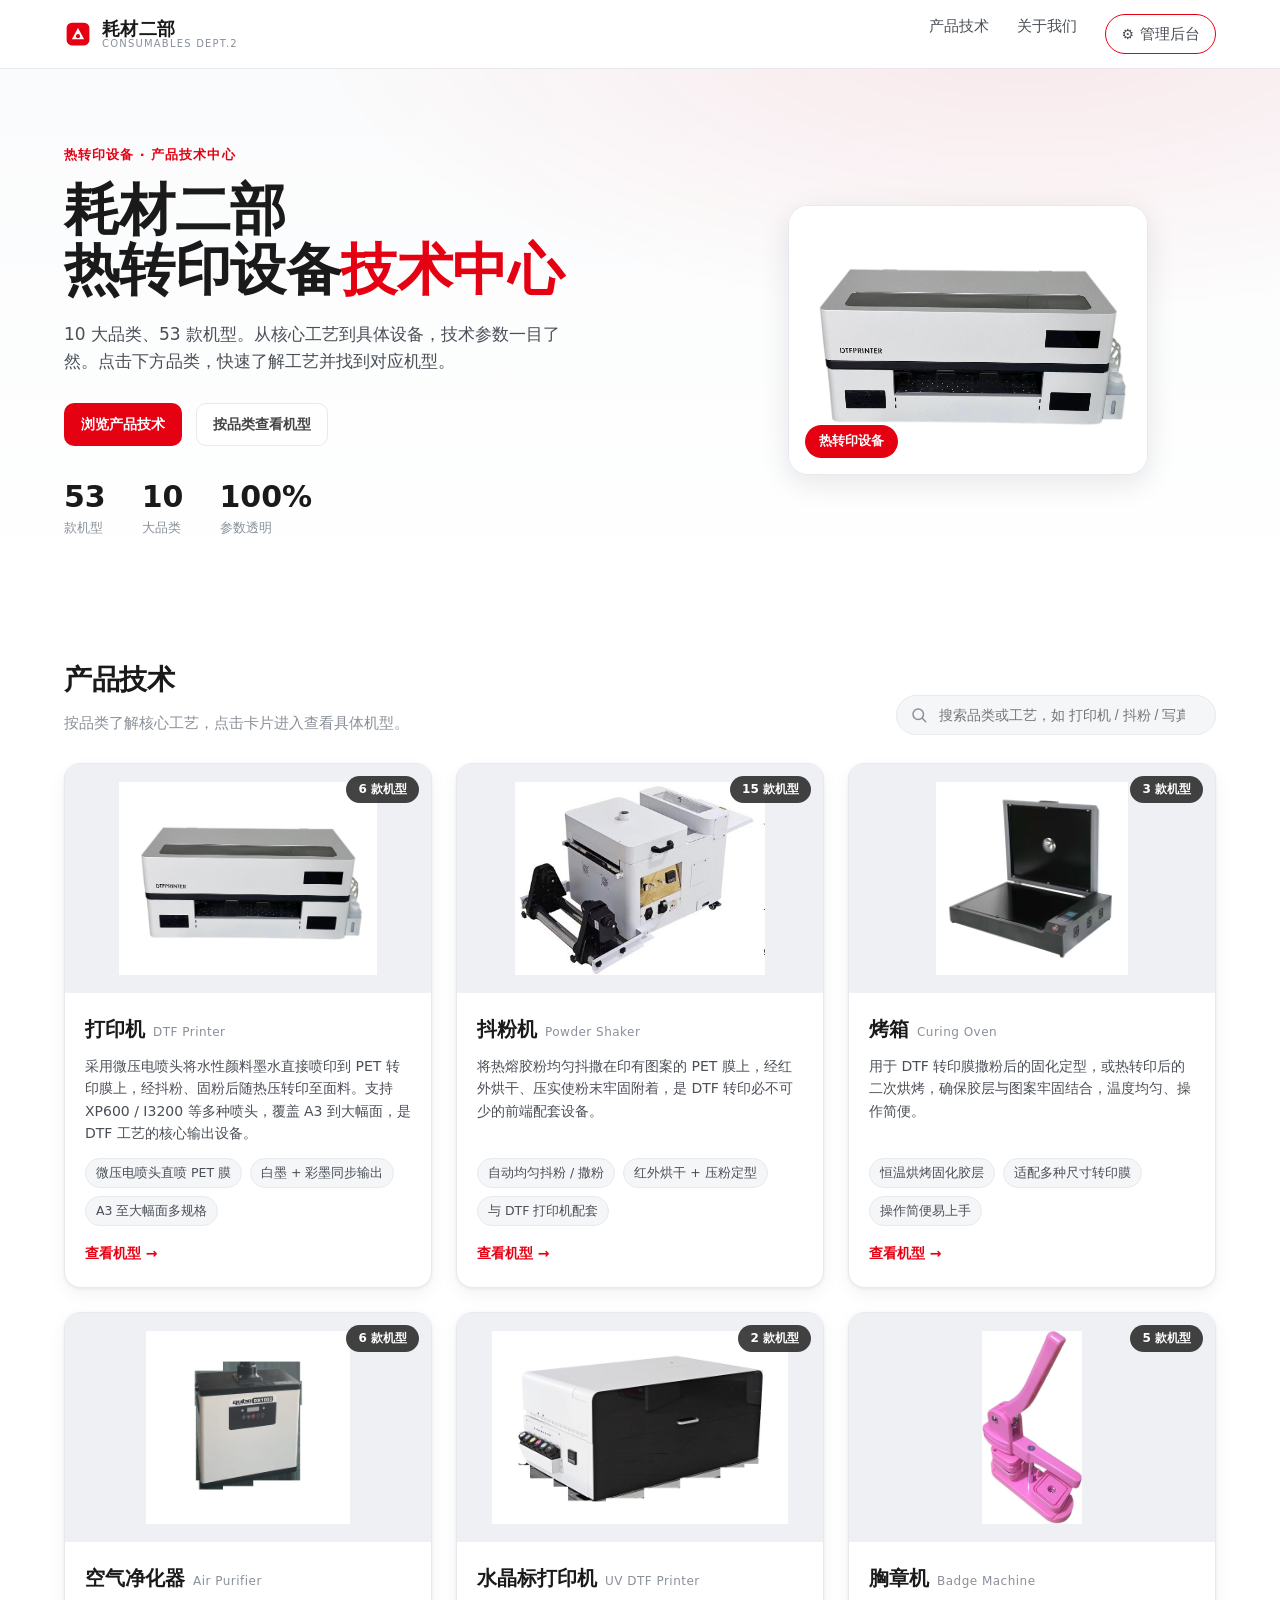
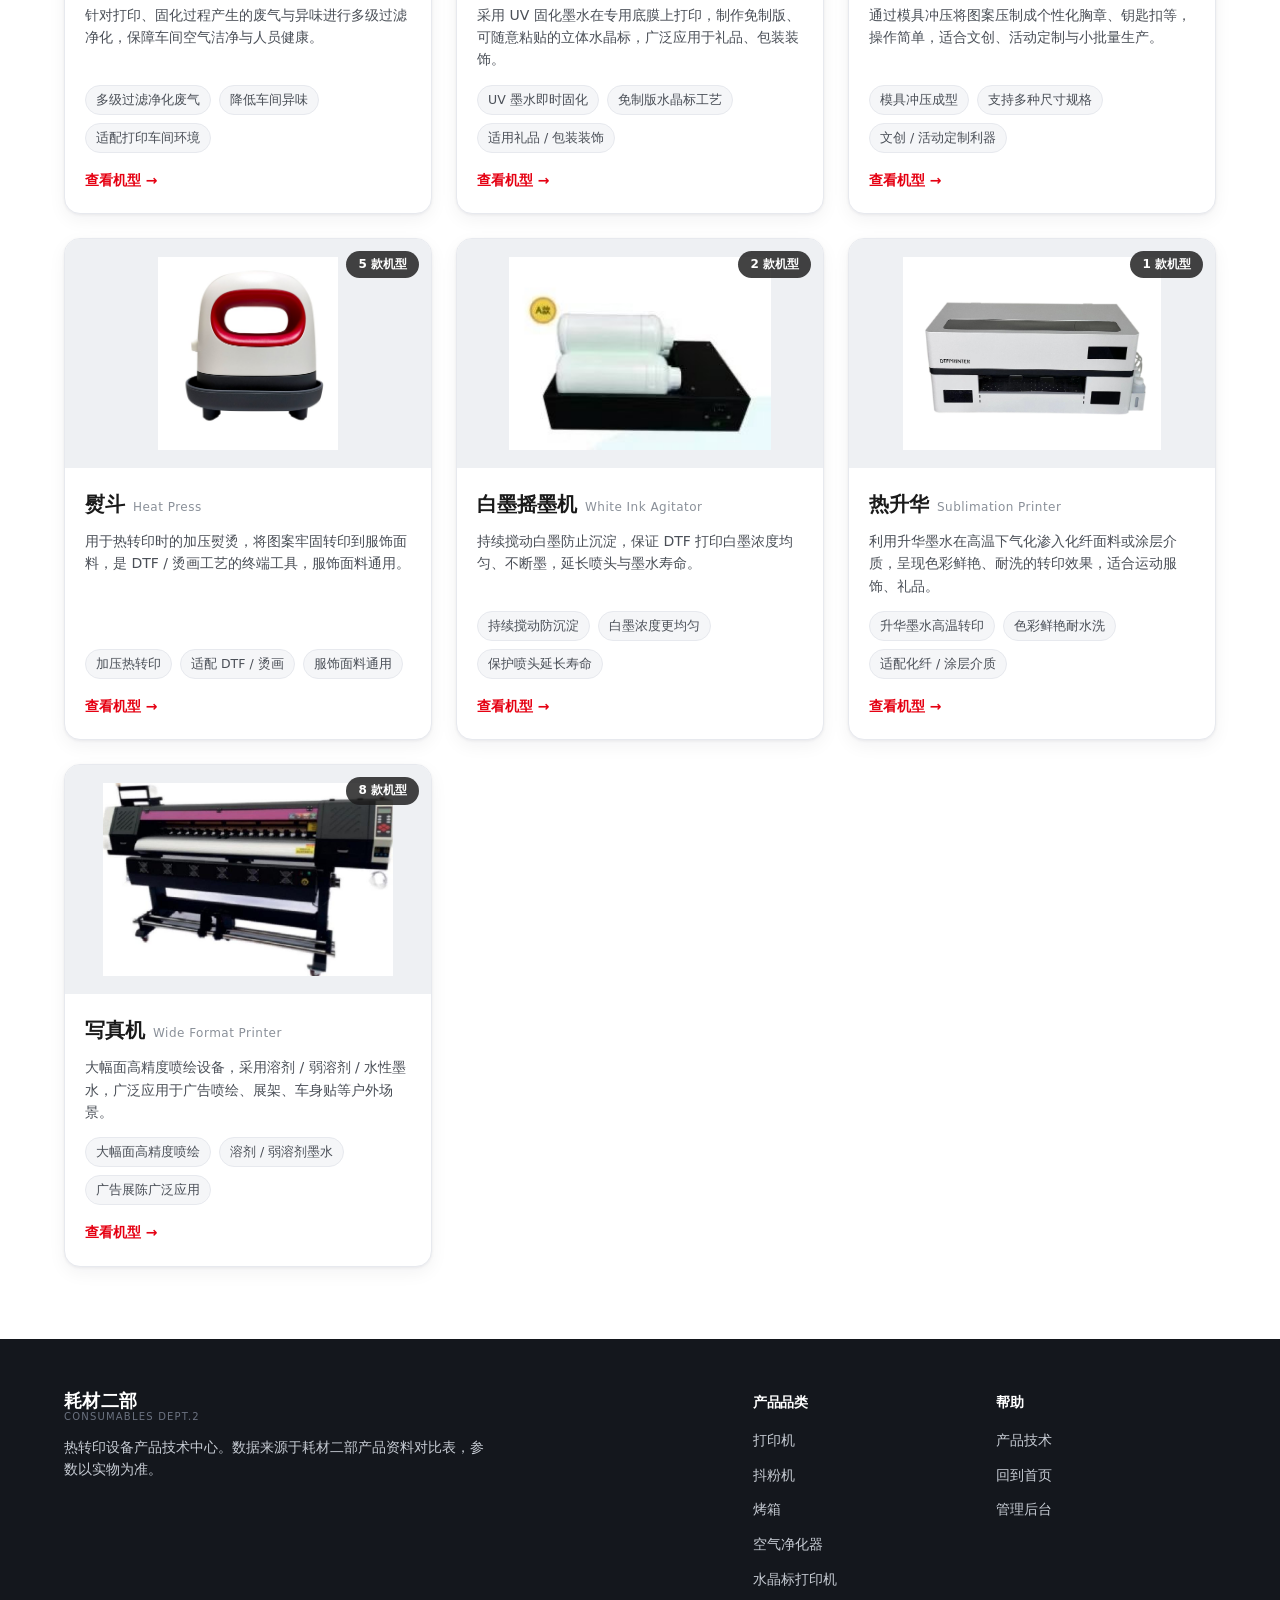
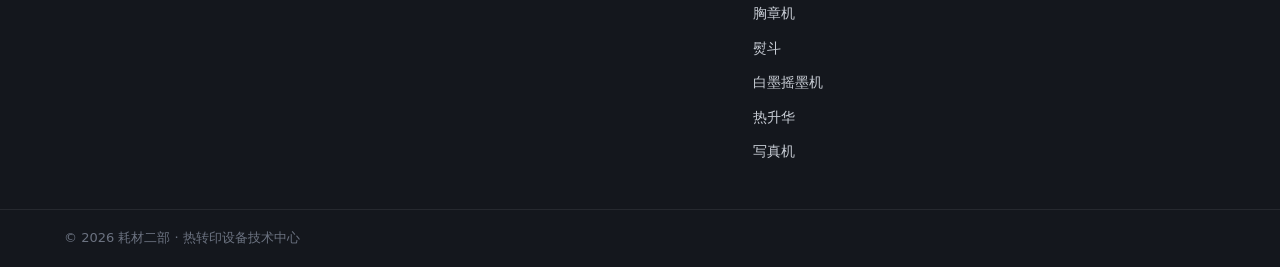
==== index.html @ 0a6e2bdc "Deploy 耗材二部官网" ====
<!DOCTYPE html>
<html lang="zh-CN">
<head>
<meta charset="UTF-8" />
<meta name="viewport" content="width=device-width, initial-scale=1.0" />
<title>耗材二部官网 · 热转印设备技术中心</title>
<meta name="description" content="耗材二部官网 —— 热转印设备产品技术中心。打印机、抖粉机、烤箱、写真机等 10 大品类核心工艺与具体机型，技术参数一目了然。" />
<link rel="stylesheet" href="css/style.css" />
</head>
<body>

<!-- ===== Header ===== -->
<header class="site-header" id="siteHeader">
  <div class="container header-inner">
    <a href="index.html" class="brand" aria-label="耗材二部官网首页">
      <span class="brand-mark" aria-hidden="true">
        <svg viewBox="0 0 32 32" width="28" height="28">
          <rect x="3" y="3" width="26" height="26" rx="6" fill="#E50012"/>
          <path d="M9 22 L16 9 L23 22 Z" fill="#fff"/>
          <circle cx="16" cy="18.5" r="2.4" fill="#E50012"/>
        </svg>
      </span>
      <span class="brand-text">
        <strong>耗材二部</strong><span class="brand-en">CONSUMABLES DEPT.2</span>
      </span>
    </a>

    <nav class="top-nav" aria-label="主导航">
      <a href="#tech">产品技术</a>
      <a href="#footer">关于我们</a>
      <a href="admin.html" class="nav-admin">管理后台</a>
    </nav>

    <button class="menu-toggle" id="menuToggle" aria-label="菜单">
      <span></span><span></span><span></span>
    </button>
  </div>
</header>

<main id="top">

  <!-- ===== Hero ===== -->
  <section class="hero">
    <div class="hero-bg" aria-hidden="true"></div>
    <div class="container hero-inner">
      <div class="hero-copy">
        <span class="eyebrow">热转印设备 · 产品技术中心</span>
        <h1>耗材二部<br/>热转印设备<span class="hl">技术中心</span></h1>
        <p class="hero-sub">10 大品类、53 款机型。从核心工艺到具体设备，技术参数一目了然。点击下方品类，快速了解工艺并找到对应机型。</p>
        <div class="hero-cta">
          <a href="#tech" class="btn btn-primary">浏览产品技术</a>
          <a href="#tech" class="btn btn-ghost">按品类查看机型</a>
        </div>
        <ul class="hero-stats">
          <li><b id="statProducts">53</b><span>款机型</span></li>
          <li><b id="statCats">10</b><span>大品类</span></li>
          <li><b>100%</b><span>参数透明</span></li>
        </ul>
      </div>
      <div class="hero-visual" aria-hidden="true">
        <div class="hero-card">
          <img id="heroImg" src="" alt="" loading="lazy" />
          <div class="hero-card-tag">热转印设备</div>
        </div>
      </div>
    </div>
  </section>

  <!-- ===== Product Technology ===== -->
  <section class="tech-section" id="tech">
    <div class="container">
      <div class="section-head">
        <div>
          <h2 class="section-title">产品技术</h2>
          <p class="section-sub">按品类了解核心工艺，点击卡片进入查看具体机型。</p>
        </div>
        <div class="tech-search">
          <svg class="search-ico" viewBox="0 0 24 24" width="18" height="18" aria-hidden="true"><path d="M21 21l-4.3-4.3M11 18a7 7 0 1 0 0-14 7 7 0 0 0 0 14z" fill="none" stroke="currentColor" stroke-width="2" stroke-linecap="round"/></svg>
          <input id="catSearch" type="search" placeholder="搜索品类或工艺，如 打印机 / 抖粉 / 写真" autocomplete="off" />
        </div>
      </div>

      <div class="cat-grid" id="categoryGrid"></div>

      <div class="empty-state" id="catEmpty" hidden>
        <div class="empty-ico">🔍</div>
        <p>没有找到匹配的品类</p>
        <button class="btn btn-ghost" id="catReset">清除搜索</button>
      </div>
    </div>
  </section>

</main>

<!-- ===== Footer ===== -->
<footer class="site-footer" id="footer">
  <div class="container footer-inner">
    <div class="footer-brand">
      <span class="brand-text"><strong>耗材二部</strong><span class="brand-en">CONSUMABLES DEPT.2</span></span>
      <p>热转印设备产品技术中心。数据来源于耗材二部产品资料对比表，参数以实物为准。</p>
    </div>
    <div class="footer-cols">
      <div>
        <h4>产品品类</h4>
        <ul id="footerCats"></ul>
      </div>
      <div>
        <h4>帮助</h4>
        <ul>
          <li><a href="#tech">产品技术</a></li>
          <li><a href="index.html">回到首页</a></li>
          <li><a href="admin.html">管理后台</a></li>
        </ul>
      </div>
    </div>
  </div>
  <div class="footer-bottom">
    <div class="container">© <span id="year"></span> 耗材二部 · 热转印设备技术中心</div>
  </div>
</footer>

<script src="data/data.js"></script>
<script src="js/app.js"></script>
</body>
</html>
---- css/style.css ----
:root {
  --red: #e50012;
  --red-dark: #b8000e;
  --ink: #1a1a1a;
  --ink-2: #4a4f57;
  --muted: #8a9099;
  --line: #e7e9ee;
  --bg: #ffffff;
  --bg-soft: #f5f6f8;
  --bg-soft-2: #eef0f3;
  --radius: 16px;
  --radius-sm: 10px;
  --shadow-sm: 0 1px 3px rgba(20, 24, 33, 0.06), 0 6px 18px rgba(20, 24, 33, 0.05);
  --shadow-md: 0 8px 30px rgba(20, 24, 33, 0.1);
  --maxw: 1200px;
  --font: "Segoe UI", "PingFang SC", "Hiragino Sans GB", "Microsoft YaHei", system-ui, -apple-system, sans-serif;
}

* { box-sizing: border-box; }
html { scroll-behavior: smooth; }
body {
  margin: 0;
  font-family: var(--font);
  color: var(--ink);
  background: var(--bg);
  line-height: 1.6;
  -webkit-font-smoothing: antialiased;
}
body.no-scroll { overflow: hidden; }
img { max-width: 100%; display: block; }
a { color: inherit; text-decoration: none; }
h1, h2, h3, h4 { margin: 0; font-weight: 700; letter-spacing: -0.01em; }
.container { width: 100%; max-width: var(--maxw); margin: 0 auto; padding: 0 24px; }
.btn {
  display: inline-flex; align-items: center; justify-content: center; gap: 8px;
  padding: 12px 24px; border-radius: 999px; border: 1px solid transparent;
  font-size: 15px; font-weight: 600; cursor: pointer; transition: all 0.2s ease;
}
.btn-sm { padding: 9px 18px; font-size: 14px; }
.btn-primary { background: var(--red); color: #fff; }
.btn-primary:hover { background: var(--red-dark); transform: translateY(-1px); box-shadow: 0 8px 20px rgba(229, 0, 18, 0.25); }
.btn-ghost { background: transparent; border-color: var(--line); color: var(--ink); }
.btn-ghost:hover { border-color: var(--ink); }

/* ===== Header ===== */
.site-header {
  position: sticky; top: 0; z-index: 50;
  background: rgba(255, 255, 255, 0.85);
  backdrop-filter: saturate(180%) blur(12px);
  border-bottom: 1px solid var(--line);
}
.header-inner { display: flex; align-items: center; justify-content: space-between; height: 68px; }
.brand { display: flex; align-items: center; gap: 10px; }
.brand-mark { display: inline-flex; }
.brand-text { display: flex; flex-direction: column; line-height: 1.1; }
.brand-text strong { font-size: 18px; letter-spacing: 0.02em; }
.brand-en { font-size: 10px; color: var(--muted); letter-spacing: 0.12em; }
.top-nav { display: flex; gap: 28px; }
.top-nav a { font-size: 15px; color: var(--ink-2); font-weight: 500; transition: color 0.2s; }
.top-nav a:hover { color: var(--red); }
.nav-admin { display: inline-flex; align-items: center; gap: 6px; padding: 7px 15px; border: 1.5px solid var(--red); color: var(--red); border-radius: 999px; font-weight: 600; font-size: 14px; transition: .18s; }
.nav-admin::before { content: "⚙"; font-size: 14px; }
.nav-admin:hover { background: var(--red); color: #fff; }
.menu-toggle { display: none; flex-direction: column; gap: 5px; background: none; border: 0; cursor: pointer; padding: 8px; }
.menu-toggle span { width: 22px; height: 2px; background: var(--ink); border-radius: 2px; }

/* ===== Hero ===== */
.hero { position: relative; overflow: hidden; padding: 72px 0 64px; }
.hero-bg {
  position: absolute; inset: 0; z-index: 0;
  background: radial-gradient(1200px 500px at 80% -10%, rgba(229, 0, 18, 0.08), transparent 60%),
    linear-gradient(180deg, #fafbfc 0%, #fff 100%);
}
.hero-inner { position: relative; z-index: 1; display: grid; grid-template-columns: 1.1fr 0.9fr; gap: 48px; align-items: center; }
.eyebrow { display: inline-block; font-size: 13px; font-weight: 600; color: var(--red); letter-spacing: 0.08em; text-transform: uppercase; margin-bottom: 14px; }
.hero h1 { font-size: clamp(34px, 5vw, 56px); line-height: 1.08; }
.hero h1 .hl { color: var(--red); }
.hero-sub { margin: 20px 0 28px; font-size: 17px; color: var(--ink-2); max-width: 520px; }
.hero-cta { display: flex; gap: 14px; flex-wrap: wrap; }
.hero-stats { list-style: none; display: flex; gap: 36px; margin: 36px 0 0; padding: 0; }
.hero-stats li { display: flex; flex-direction: column; }
.hero-stats b { font-size: 30px; color: var(--ink); line-height: 1; }
.hero-stats span { font-size: 13px; color: var(--muted); margin-top: 6px; }
.hero-visual { display: flex; justify-content: center; }
.hero-card {
  position: relative; width: 100%; max-width: 360px; aspect-ratio: 4/3; border-radius: 20px;
  background: #fff; box-shadow: var(--shadow-md); overflow: hidden; border: 1px solid var(--line);
}
.hero-card img { width: 100%; height: 100%; object-fit: cover; }
.hero-card-tag {
  position: absolute; left: 16px; bottom: 16px; background: var(--red); color: #fff;
  padding: 6px 14px; border-radius: 999px; font-size: 13px; font-weight: 600;
}

/* ===== Section head ===== */
.section-head { display: flex; align-items: flex-end; justify-content: space-between; gap: 24px; margin-bottom: 28px; flex-wrap: wrap; }
.section-title { font-size: 28px; }
.section-sub { margin: 8px 0 0; color: var(--muted); font-size: 15px; }

/* ===== Tech search (home) ===== */
.tech-search { position: relative; display: flex; align-items: center; }
.tech-search .search-ico { position: absolute; left: 14px; color: var(--muted); }
.tech-search input {
  width: 320px; max-width: 60vw; padding: 11px 16px 11px 42px; border: 1px solid var(--line);
  border-radius: 999px; font-size: 14px; background: var(--bg-soft); outline: none; transition: border-color 0.2s, box-shadow 0.2s;
}
.tech-search input:focus { border-color: var(--red); box-shadow: 0 0 0 3px rgba(229, 0, 18, 0.1); background: #fff; }

/* ===== Category grid (home) ===== */
.tech-section { padding: 56px 0 72px; }
.cat-grid { display: grid; grid-template-columns: repeat(auto-fill, minmax(300px, 1fr)); gap: 24px; }
.cat-card {
  display: flex; flex-direction: column; background: #fff; border: 1px solid var(--line);
  border-radius: var(--radius); overflow: hidden; box-shadow: var(--shadow-sm); transition: transform 0.25s ease, box-shadow 0.25s ease, border-color 0.25s;
}
.cat-card:hover { transform: translateY(-4px); box-shadow: var(--shadow-md); border-color: #d9dce2; }
.cat-card-media { position: relative; aspect-ratio: 16/10; background: var(--bg-soft-2); overflow: hidden; }
.cat-card-media img { width: 100%; height: 100%; object-fit: contain; padding: 18px; transition: transform 0.4s ease; }
.cat-card:hover .cat-card-media img { transform: scale(1.04); }
.cat-card-noimg { display: flex; align-items: center; justify-content: center; height: 100%; color: var(--muted); font-weight: 600; }
.cat-card-count {
  position: absolute; right: 12px; top: 12px; background: rgba(26, 26, 26, 0.82); color: #fff;
  padding: 4px 12px; border-radius: 999px; font-size: 12px; font-weight: 600;
}
.cat-card-body { padding: 20px 20px 22px; display: flex; flex-direction: column; flex: 1; }
.cat-card-title { display: flex; align-items: baseline; gap: 8px; font-size: 20px; font-weight: 700; }
.cat-card-en { font-size: 12px; color: var(--muted); font-weight: 500; letter-spacing: 0.04em; }
.cat-card-tech { margin: 10px 0 14px; font-size: 14px; color: var(--ink-2); flex: 1; }
.cat-card-points { list-style: none; margin: 0 0 16px; padding: 0; display: flex; flex-wrap: wrap; gap: 8px; }
.cat-card-points li { font-size: 12.5px; color: var(--ink-2); background: var(--bg-soft); border: 1px solid var(--line); padding: 4px 10px; border-radius: 999px; }
.cat-card-link { color: var(--red); font-weight: 600; font-size: 14px; }

/* ===== Breadcrumb ===== */
.breadcrumb { background: var(--bg-soft); border-bottom: 1px solid var(--line); padding: 14px 0; font-size: 14px; color: var(--muted); }
.breadcrumb a { color: var(--ink-2); }
.breadcrumb a:hover { color: var(--red); }
.breadcrumb .sep { margin: 0 8px; }

/* ===== Category hero ===== */
.cat-hero { padding: 48px 0; background: linear-gradient(180deg, #fafbfc, #fff); border-bottom: 1px solid var(--line); }
.cat-hero-inner { display: grid; grid-template-columns: 0.85fr 1.15fr; gap: 40px; align-items: center; }
.cat-hero-visual { background: var(--bg-soft-2); border-radius: var(--radius); aspect-ratio: 4/3; display: flex; align-items: center; justify-content: center; overflow: hidden; border: 1px solid var(--line); }
.cat-hero-visual img { width: 100%; height: 100%; object-fit: contain; padding: 28px; }
.cat-hero-copy .eyebrow { margin-bottom: 10px; }
.cat-hero-copy h1 { font-size: clamp(30px, 4vw, 44px); }
.cat-hero-tech { margin: 16px 0 18px; font-size: 16px; color: var(--ink-2); }
.cat-hero-points { list-style: none; margin: 0 0 22px; padding: 0; display: flex; flex-wrap: wrap; gap: 10px; }
.cat-hero-points li { font-size: 13.5px; font-weight: 500; color: var(--ink); background: #fff; border: 1px solid var(--line); padding: 7px 14px; border-radius: 999px; box-shadow: var(--shadow-sm); }
.cat-hero-meta { display: flex; align-items: center; gap: 14px; flex-wrap: wrap; }
.pill { background: var(--red); color: #fff; padding: 6px 16px; border-radius: 999px; font-size: 13px; font-weight: 600; }

/* ===== Models section ===== */
.models-section { padding: 48px 0 72px; }
.product-grid { display: grid; grid-template-columns: repeat(auto-fill, minmax(260px, 1fr)); gap: 22px; }
.card {
  background: #fff; border: 1px solid var(--line); border-radius: var(--radius); overflow: hidden;
  box-shadow: var(--shadow-sm); cursor: pointer; transition: transform 0.25s ease, box-shadow 0.25s ease, border-color 0.25s; display: flex; flex-direction: column;
}
.card:hover { transform: translateY(-4px); box-shadow: var(--shadow-md); border-color: #d9dce2; }
.card-media { position: relative; aspect-ratio: 4/3; background: var(--bg-soft-2); display: flex; align-items: center; justify-content: center; overflow: hidden; }
.card-media img { width: 100%; height: 100%; object-fit: contain; padding: 18px; transition: transform 0.4s ease; }
.card:hover .card-media img { transform: scale(1.05); }
.card-noimg { color: var(--muted); font-weight: 600; }
.card-compare {
  position: absolute; right: 12px; bottom: 12px; background: rgba(255, 255, 255, 0.95); border: 1px solid var(--line);
  color: var(--ink); padding: 6px 12px; border-radius: 999px; font-size: 12.5px; font-weight: 600; cursor: pointer; transition: all 0.2s; box-shadow: var(--shadow-sm);
}
.card-compare:hover { border-color: var(--red); color: var(--red); }
.card-compare.on { background: var(--red); color: #fff; border-color: var(--red); }
.card-body { padding: 16px 18px 18px; display: flex; flex-direction: column; gap: 6px; flex: 1; }
.card-cat { font-size: 12px; color: var(--red); font-weight: 600; letter-spacing: 0.02em; }
.card-model { font-size: 17px; line-height: 1.3; }
.card-feat { font-size: 13px; color: var(--muted); margin: 0; display: -webkit-box; -webkit-line-clamp: 2; -webkit-box-orient: vertical; overflow: hidden; }
.card-specs { margin-top: 10px; display: flex; flex-direction: column; gap: 6px; border-top: 1px dashed var(--line); padding-top: 12px; }
.card-specs .spec { display: flex; justify-content: space-between; gap: 10px; font-size: 13px; }
.card-specs .spec span { color: var(--muted); }
.card-specs .spec b { color: var(--ink); font-weight: 600; text-align: right; }

/* ===== Empty state ===== */
.empty-state { text-align: center; padding: 60px 0; color: var(--muted); }
.empty-ico { font-size: 40px; margin-bottom: 12px; }
.empty-state p { margin: 0 0 16px; }

/* ===== Compare tray ===== */
.compare-tray { position: fixed; left: 0; right: 0; bottom: 0; z-index: 60; background: #fff; border-top: 1px solid var(--line); box-shadow: 0 -8px 30px rgba(20, 24, 33, 0.12); }
.compare-tray-inner { display: flex; align-items: center; justify-content: space-between; gap: 16px; padding: 14px 24px; }
.compare-slots { display: flex; gap: 12px; flex: 1; overflow-x: auto; }
.slot { position: relative; display: flex; align-items: center; gap: 8px; background: var(--bg-soft); border: 1px solid var(--line); border-radius: var(--radius-sm); padding: 8px 28px 8px 10px; font-size: 13px; font-weight: 600; white-space: nowrap; }
.slot img { width: 34px; height: 34px; object-fit: contain; border-radius: 6px; background: #fff; }
.slot-x { position: absolute; right: 6px; top: 4px; border: 0; background: none; cursor: pointer; font-size: 16px; color: var(--muted); line-height: 1; }
.slot-x:hover { color: var(--red); }
.compare-actions { display: flex; gap: 10px; flex-shrink: 0; }

/* ===== Modal ===== */
.modal { position: fixed; inset: 0; z-index: 100; display: flex; align-items: center; justify-content: center; padding: 24px; }
.modal[hidden] { display: none; }
.modal-backdrop { position: absolute; inset: 0; background: rgba(20, 24, 33, 0.5); backdrop-filter: blur(2px); }
.modal-card { position: relative; background: #fff; border-radius: var(--radius); box-shadow: var(--shadow-md); max-width: 920px; width: 100%; max-height: 88vh; overflow: auto; animation: pop 0.25s ease; }
@keyframes pop { from { transform: translateY(12px) scale(0.98); opacity: 0; } to { transform: none; opacity: 1; } }
.modal-close { position: absolute; right: 14px; top: 12px; z-index: 2; width: 36px; height: 36px; border: 0; border-radius: 50%; background: var(--bg-soft); color: var(--ink-2); font-size: 22px; cursor: pointer; line-height: 1; transition: background 0.2s; }
.modal-close:hover { background: var(--line); }

/* detail */
.modal-detail .detail-body { display: grid; grid-template-columns: 1fr 1fr; gap: 0; }
.detail-media { background: var(--bg-soft-2); display: flex; align-items: center; justify-content: center; padding: 36px; }
.detail-media img { max-height: 420px; object-fit: contain; }
.detail-noimg { color: var(--muted); font-weight: 600; }
.detail-info { padding: 32px 34px; }
.detail-cat { font-size: 13px; color: var(--red); font-weight: 600; }
.detail-info h2 { font-size: 26px; margin: 8px 0 16px; }
.detail-feature { font-size: 14px; color: var(--ink-2); margin-bottom: 20px; }
.detail-feature p { margin: 0 0 6px; }
.detail-h { font-size: 15px; margin-bottom: 10px; }
.detail-table { width: 100%; border-collapse: collapse; font-size: 14px; }
.detail-table th, .detail-table td { text-align: left; padding: 10px 12px; border-bottom: 1px solid var(--line); vertical-align: top; }
.detail-table th { color: var(--muted); font-weight: 500; width: 42%; white-space: pre-line; }
.detail-table td { color: var(--ink); font-weight: 500; white-space: pre-line; }

/* compare */
.modal-compare .compare-body { padding: 30px 28px; }
.compare-body h2 { font-size: 22px; margin-bottom: 18px; }
.compare-scroll { overflow-x: auto; }
.compare-table { width: 100%; border-collapse: collapse; font-size: 13.5px; min-width: 480px; }
.compare-table th, .compare-table td { padding: 12px 14px; border-bottom: 1px solid var(--line); text-align: left; vertical-align: top; white-space: pre-line; }
.compare-table thead th { background: var(--bg-soft); position: sticky; top: 0; }
.compare-table thead th:first-child { width: 38%; color: var(--muted); font-weight: 500; }
.compare-table thead th:not(:first-child) { text-align: center; }
.compare-table thead th img { width: 48px; height: 48px; object-fit: contain; margin: 0 auto 6px; background: #fff; border-radius: 8px; padding: 4px; }
.compare-table thead th span { display: block; font-size: 14px; font-weight: 700; color: var(--ink); }
.compare-table thead th small { display: block; color: var(--red); font-weight: 600; font-size: 11px; }
.compare-table tbody th { color: var(--muted); font-weight: 500; width: 38%; }
.compare-table tbody td { text-align: center; color: var(--ink); font-weight: 500; }
.compare-table tbody td.na, .compare-table .na { color: var(--muted); }

/* ===== Footer ===== */
.site-footer { background: #14171d; color: #c7ccd4; padding: 52px 0 0; margin-top: 0; }
.footer-inner { display: grid; grid-template-columns: 1.4fr 1fr; gap: 40px; padding-bottom: 36px; }
.footer-brand .brand-text strong { color: #fff; font-size: 18px; }
.footer-brand .brand-en { color: #6b7280; }
.footer-brand p { margin: 14px 0 0; font-size: 14px; max-width: 420px; }
.footer-cols { display: grid; grid-template-columns: 1fr 1fr; gap: 24px; }
.footer-cols h4 { color: #fff; font-size: 14px; margin-bottom: 14px; }
.footer-cols ul { list-style: none; margin: 0; padding: 0; }
.footer-cols li { margin-bottom: 9px; }
.footer-cols a { font-size: 14px; color: #c7ccd4; transition: color 0.2s; }
.footer-cols a:hover { color: #fff; }
.footer-bottom { border-top: 1px solid rgba(255, 255, 255, 0.08); padding: 18px 0; font-size: 13px; color: #6b7280; }

/* ===== Responsive ===== */
@media (max-width: 900px) {
  .hero-inner { grid-template-columns: 1fr; gap: 32px; }
  .hero-visual { order: -1; }
  .cat-hero-inner { grid-template-columns: 1fr; gap: 24px; }
  .modal-detail .detail-body { grid-template-columns: 1fr; }
  .footer-inner { grid-template-columns: 1fr; }
}
@media (max-width: 720px) {
  .top-nav { display: none; position: absolute; top: 68px; left: 0; right: 0; flex-direction: column; background: #fff; border-bottom: 1px solid var(--line); padding: 12px 24px; gap: 4px; }
  body.nav-open .top-nav { display: flex; }
  .top-nav a { padding: 10px 0; }
  .menu-toggle { display: flex; }
  .section-head { align-items: stretch; }
  .tech-search input { width: 100%; max-width: none; }
  .hero-stats { gap: 24px; }
  .compare-tray-inner { flex-direction: column; align-items: stretch; }
  .compare-actions { justify-content: space-between; }
}

/* ===================== ADMIN ===================== */
.admin-body { background: #f4f5f7; color: #1a1a1a; }
.login-overlay { position: fixed; inset: 0; background: linear-gradient(135deg,#0a0a0a,#1f1f1f); display: flex; align-items: center; justify-content: center; z-index: 999; }
.login-overlay[hidden] { display: none; }
.login-card { background: #fff; border-radius: 18px; padding: 40px 34px; width: 340px; max-width: 90vw; text-align: center; box-shadow: 0 30px 80px rgba(0,0,0,.35); }
.login-card .brand-mark { display: inline-block; background: var(--red); color:#fff; font-weight:800; padding: 4px 12px; border-radius: 8px; letter-spacing:1px; }
.login-card h2 { margin: 18px 0 4px; font-size: 22px; }
.login-sub { color: #777; font-size: 13px; margin: 0 0 18px; }
.login-card input { width: 100%; padding: 12px 14px; border: 1px solid var(--line); border-radius: 10px; font-size: 15px; margin-bottom: 14px; box-sizing: border-box; }
.login-hint { color: #999; font-size: 12px; margin: 12px 0 0; }
.login-hint code { background:#f0f0f0; padding:1px 6px; border-radius:5px; }
.login-err { color: var(--red); font-size: 13px; min-height: 16px; margin: 6px 0 0; }

.admin-app { min-height: 100vh; display: flex; flex-direction: column; }
.admin-app[hidden] { display: none; }
.admin-header { display: flex; align-items: center; justify-content: space-between; padding: 14px 28px; background: #fff; border-bottom: 1px solid var(--line); position: sticky; top: 0; z-index: 50; }
.admin-header .brand { display: flex; align-items: baseline; gap: 10px; }
.admin-header .brand-mark { background: var(--red); color: #fff; font-weight: 800; padding: 3px 10px; border-radius: 7px; font-size: 15px; }
.admin-header .brand-sub { color: #888; font-size: 13px; }
.admin-actions { display: flex; gap: 10px; flex-wrap: wrap; }

.admin-tabs { display: flex; gap: 4px; padding: 0 28px; background: #fff; border-bottom: 1px solid var(--line); }
.admin-tab { border: none; background: none; padding: 14px 18px; font-size: 15px; color: #666; cursor: pointer; border-bottom: 2px solid transparent; font-weight: 600; }
.admin-tab.active { color: var(--red); border-bottom-color: var(--red); }

.admin-main { padding: 24px 28px; flex: 1; }
.admin-panel { animation: fade .25s ease; }
@keyframes fade { from { opacity: 0; transform: translateY(6px);} to {opacity:1; transform:none;} }

.panel-toolbar { display: flex; gap: 12px; align-items: center; margin-bottom: 16px; flex-wrap: wrap; }
.admin-search, .admin-select { padding: 10px 14px; border: 1px solid var(--line); border-radius: 10px; font-size: 14px; background:#fff; }
.admin-search { flex: 1; min-width: 200px; }
.count-badge { margin-left: auto; color: #888; font-size: 13px; }

.table-wrap { background: #fff; border: 1px solid var(--line); border-radius: 14px; overflow: hidden; }
.admin-table { width: 100%; border-collapse: collapse; font-size: 14px; }
.admin-table th { text-align: left; padding: 13px 16px; background: #fafafa; color: #666; font-weight: 600; border-bottom: 1px solid var(--line); }
.admin-table td { padding: 12px 16px; border-bottom: 1px solid #f0f0f0; vertical-align: middle; }
.admin-table tr:last-child td { border-bottom: none; }
.row-img { width: 54px; height: 54px; object-fit: contain; border-radius: 8px; background: #f6f6f6; }
.row-noimg { color: #bbb; font-size: 12px; }
.col-img { width: 70px; }
.col-ops { width: 130px; white-space: nowrap; }
.col-feature { max-width: 320px; color: #555; }
.empty-cell { text-align: center; color: #aaa; padding: 30px; }

.cat-edit-list { display: grid; grid-template-columns: repeat(auto-fill, minmax(280px,1fr)); gap: 16px; }
.cat-edit-card { background: #fff; border: 1px solid var(--line); border-radius: 14px; padding: 16px; display: flex; gap: 14px; align-items: center; }
.cat-edit-imgbox { width: 64px; height: 64px; flex: none; display:flex; align-items:center; justify-content:center; background:#f6f6f6; border-radius:10px; overflow:hidden; }
.cat-edit-img { width: 100%; height: 100%; object-fit: contain; }
.cat-edit-body { flex: 1; min-width: 0; }
.cat-edit-body h4 { margin: 0 0 4px; font-size: 15px; }
.cat-edit-body small { color:#aaa; font-weight:400; }
.cat-edit-tech { margin: 0 0 4px; color: #666; font-size: 12.5px; display:-webkit-box; -webkit-line-clamp:2; -webkit-box-orient:vertical; overflow:hidden; }
.cat-edit-count { margin: 0; color: var(--red); font-size: 12px; font-weight: 600; }
.cat-edit-ops { display: flex; flex-direction: column; gap: 8px; }

.settings-card { background:#fff; border:1px solid var(--line); border-radius:14px; padding: 24px; max-width: 560px; }
.settings-card h3 { margin: 22px 0 10px; font-size: 16px; }
.settings-card h3:first-child { margin-top: 0; }
.settings-note { color:#999; font-size: 12.5px; margin: 0 0 14px; }
.settings-note code { background:#f0f0f0; padding:1px 5px; border-radius:4px; }
.form-row { display: flex; flex-direction: column; gap: 6px; margin-bottom: 14px; }
.form-row label { font-size: 13px; color: #555; font-weight: 600; display:flex; align-items:center; gap:8px; }
.form-row input, .form-row textarea, .form-row select { padding: 10px 12px; border: 1px solid var(--line); border-radius: 9px; font-size: 14px; font-family: inherit; box-sizing: border-box; }
.form-row textarea { resize: vertical; }
.settings-msg { font-size: 13px; margin: 8px 0 0; min-height: 16px; }
.settings-msg.ok { color: #1a9e4b; }
.settings-msg.err { color: var(--red); }

.btn { border: 1px solid transparent; border-radius: 10px; padding: 9px 16px; font-size: 14px; font-weight: 600; cursor: pointer; font-family: inherit; transition: .18s; text-decoration: none; display: inline-flex; align-items: center; gap: 6px; }
.btn-sm { padding: 6px 11px; font-size: 12.5px; border-radius: 8px; }
.btn-block { width: 100%; justify-content: center; padding: 12px; }
.btn-primary { background: var(--red); color: #fff; }
.btn-primary:hover { background: var(--red-dark); }
.btn-ghost { background: #fff; border-color: var(--line); color: #444; }
.btn-ghost:hover { border-color: #ccc; }
.btn-danger { background: #fff; border-color: #f3c2c2; color: #d23b3b; }
.btn-danger:hover { background: #fff0f0; }
.btn:disabled { opacity: .5; cursor: not-allowed; }

.admin-form { display: flex; flex-direction: column; gap: 4px; }
.form-grid { display: grid; grid-template-columns: 1fr 1fr; gap: 0 16px; }
.spec-rows { display: flex; flex-direction: column; gap: 8px; margin-top: 6px; }
.spec-row { display: grid; grid-template-columns: 1fr 1fr auto; gap: 8px; align-items: center; }
.spec-row input { padding: 9px 11px; border: 1px solid var(--line); border-radius: 8px; font-size: 13.5px; }
.empty-spec { color:#aaa; font-size:13px; margin:4px 0; }
.img-upload { display: flex; gap: 16px; align-items: center; flex-wrap: wrap; }
.img-preview { width: 96px; height: 96px; object-fit: contain; border: 1px dashed var(--line); border-radius: 10px; background: #fafafa; display: none; }
.img-upload-ctrl { display: flex; flex-direction: column; gap: 8px; }
.hint { color: #aaa; font-size: 12px; margin: 2px 0 0; }

.modal { position: fixed; inset: 0; background: rgba(0,0,0,.5); display: flex; align-items: center; justify-content: center; z-index: 200; padding: 20px; }
.modal-box { background: #fff; border-radius: 16px; padding: 28px; width: 520px; max-width: 100%; max-height: 90vh; overflow: auto; position: relative; animation: fade .2s ease; }
.modal-lg { width: 640px; }
.modal-box h3 { margin: 0 0 18px; font-size: 18px; }
.modal-close { position: absolute; top: 14px; right: 16px; border: none; background: none; font-size: 26px; line-height: 1; color: #aaa; cursor: pointer; }
.modal-close:hover { color: #333; }
.form-actions { display: flex; justify-content: flex-end; gap: 10px; margin-top: 18px; }
.publish-status { font-size: 13px; margin: 10px 0; min-height: 16px; }
.publish-status.ok { color: #1a9e4b; }
.publish-status.err { color: var(--red); }

.admin-toast { position: fixed; bottom: 26px; left: 50%; transform: translateX(-50%); background: #1a1a1a; color: #fff; padding: 12px 22px; border-radius: 10px; font-size: 14px; z-index: 300; box-shadow: 0 10px 30px rgba(0,0,0,.3); }

@media (max-width: 720px) {
  .form-grid { grid-template-columns: 1fr; }
  .admin-header, .admin-tabs, .admin-main { padding-left: 16px; padding-right: 16px; }
  .col-feature { display: none; }
  .modal-box { padding: 20px; }
}
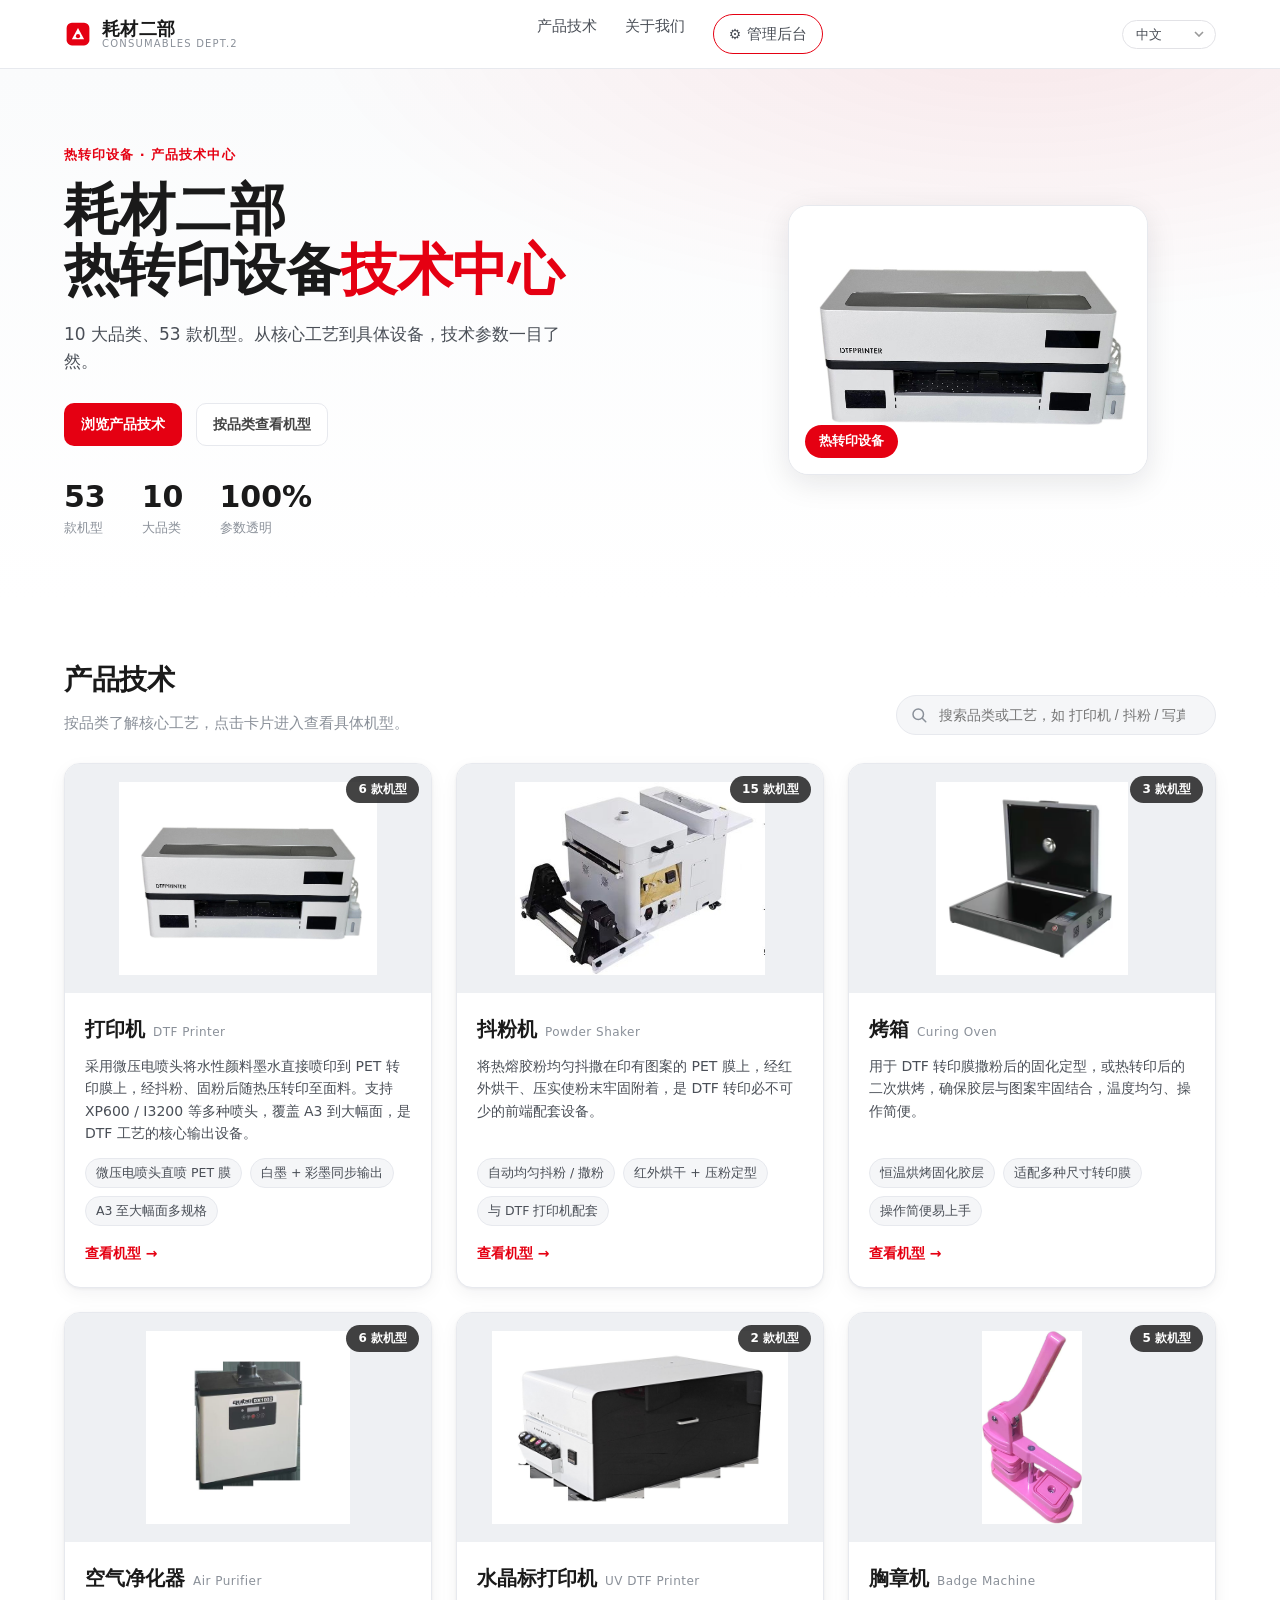
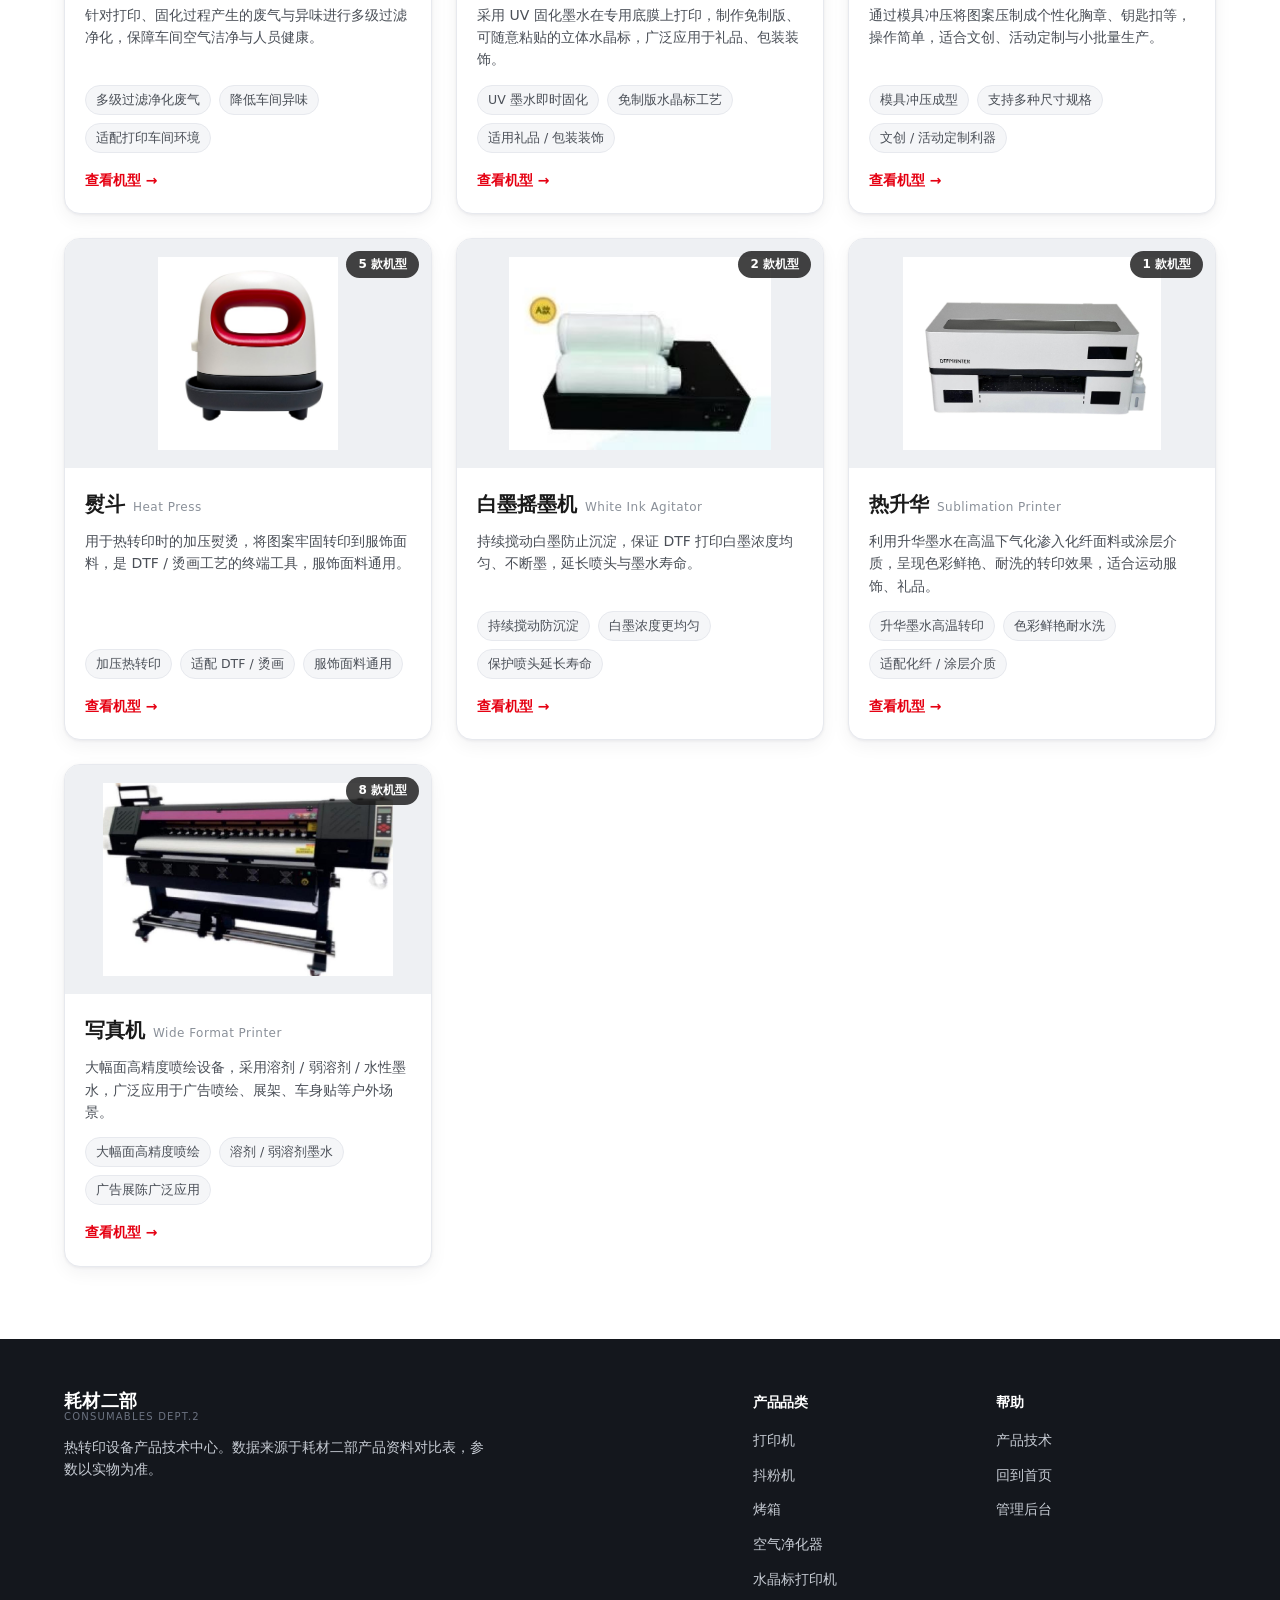
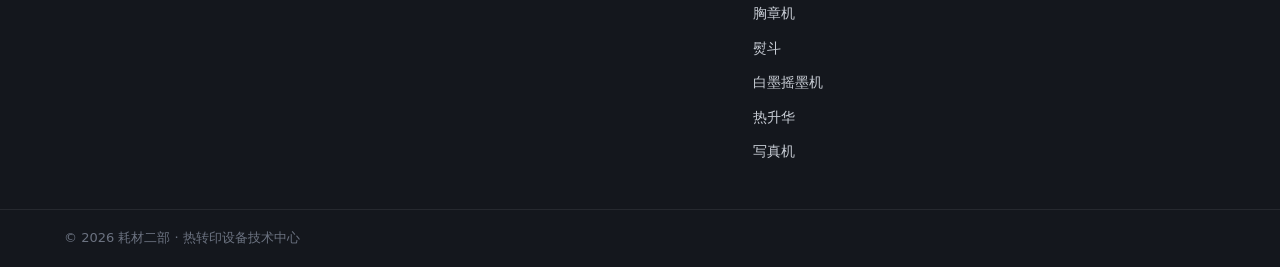
==== commit 1a83660b: "feat: 增加中/英/俄/西四语整站切换（i18n）" ====
--- a/index.html
+++ b/index.html
@@ -26,10 +26,12 @@
     </a>
 
     <nav class="top-nav" aria-label="主导航">
-      <a href="#tech">产品技术</a>
-      <a href="#footer">关于我们</a>
-      <a href="admin.html" class="nav-admin">管理后台</a>
+      <a href="#tech" data-i18n="nav.tech">产品技术</a>
+      <a href="#footer" data-i18n="nav.about">关于我们</a>
+      <a href="admin.html" class="nav-admin" data-i18n="nav.admin">管理后台</a>
     </nav>
+
+    <select id="langSelect" class="lang-select" aria-label="语言"></select>
 
     <button class="menu-toggle" id="menuToggle" aria-label="菜单">
       <span></span><span></span><span></span>
@@ -44,23 +46,23 @@
     <div class="hero-bg" aria-hidden="true"></div>
     <div class="container hero-inner">
       <div class="hero-copy">
-        <span class="eyebrow">热转印设备 · 产品技术中心</span>
-        <h1>耗材二部<br/>热转印设备<span class="hl">技术中心</span></h1>
-        <p class="hero-sub">10 大品类、53 款机型。从核心工艺到具体设备，技术参数一目了然。点击下方品类，快速了解工艺并找到对应机型。</p>
+        <span class="eyebrow" data-i18n="hero.eyebrow">热转印设备 · 产品技术中心</span>
+        <h1>耗材二部<br/><span data-i18n="hero.line2">热转印设备</span><span class="hl" data-i18n="hero.line3">技术中心</span></h1>
+        <p class="hero-sub" data-i18n="hero.sub">10 大品类、53 款机型。从核心工艺到具体设备，技术参数一目了然。</p>
         <div class="hero-cta">
-          <a href="#tech" class="btn btn-primary">浏览产品技术</a>
-          <a href="#tech" class="btn btn-ghost">按品类查看机型</a>
+          <a href="#tech" class="btn btn-primary" data-i18n="hero.cta1">浏览产品技术</a>
+          <a href="#tech" class="btn btn-ghost" data-i18n="hero.cta2">按品类查看机型</a>
         </div>
         <ul class="hero-stats">
-          <li><b id="statProducts">53</b><span>款机型</span></li>
-          <li><b id="statCats">10</b><span>大品类</span></li>
-          <li><b>100%</b><span>参数透明</span></li>
+          <li><b id="statProducts">53</b><span data-i18n="stat.models">款机型</span></li>
+          <li><b id="statCats">10</b><span data-i18n="stat.cats">大品类</span></li>
+          <li><b>100%</b><span data-i18n="stat.transparent">参数透明</span></li>
         </ul>
       </div>
       <div class="hero-visual" aria-hidden="true">
         <div class="hero-card">
           <img id="heroImg" src="" alt="" loading="lazy" />
-          <div class="hero-card-tag">热转印设备</div>
+          <div class="hero-card-tag" data-i18n="hero.line2">热转印设备</div>
         </div>
       </div>
     </div>
@@ -71,12 +73,12 @@
     <div class="container">
       <div class="section-head">
         <div>
-          <h2 class="section-title">产品技术</h2>
-          <p class="section-sub">按品类了解核心工艺，点击卡片进入查看具体机型。</p>
+          <h2 class="section-title" data-i18n="section.title">产品技术</h2>
+          <p class="section-sub" data-i18n="section.sub">按品类了解核心工艺，点击卡片进入查看具体机型。</p>
         </div>
         <div class="tech-search">
           <svg class="search-ico" viewBox="0 0 24 24" width="18" height="18" aria-hidden="true"><path d="M21 21l-4.3-4.3M11 18a7 7 0 1 0 0-14 7 7 0 0 0 0 14z" fill="none" stroke="currentColor" stroke-width="2" stroke-linecap="round"/></svg>
-          <input id="catSearch" type="search" placeholder="搜索品类或工艺，如 打印机 / 抖粉 / 写真" autocomplete="off" />
+          <input id="catSearch" type="search" data-i18n-ph="search.cat.placeholder" placeholder="搜索品类或工艺，如 打印机 / 抖粉 / 写真" autocomplete="off" />
         </div>
       </div>
 
@@ -84,8 +86,8 @@
 
       <div class="empty-state" id="catEmpty" hidden>
         <div class="empty-ico">🔍</div>
-        <p>没有找到匹配的品类</p>
-        <button class="btn btn-ghost" id="catReset">清除搜索</button>
+        <p data-i18n="empty.cat">没有找到匹配的品类</p>
+        <button class="btn btn-ghost" id="catReset" data-i18n="empty.clear">清除搜索</button>
       </div>
     </div>
   </section>
@@ -97,29 +99,30 @@
   <div class="container footer-inner">
     <div class="footer-brand">
       <span class="brand-text"><strong>耗材二部</strong><span class="brand-en">CONSUMABLES DEPT.2</span></span>
-      <p>热转印设备产品技术中心。数据来源于耗材二部产品资料对比表，参数以实物为准。</p>
+      <p data-i18n="footer.desc">热转印设备产品技术中心。数据来源于耗材二部产品资料对比表，参数以实物为准。</p>
     </div>
     <div class="footer-cols">
       <div>
-        <h4>产品品类</h4>
+        <h4 data-i18n="footer.col1">产品品类</h4>
         <ul id="footerCats"></ul>
       </div>
       <div>
-        <h4>帮助</h4>
+        <h4 data-i18n="footer.col2">帮助</h4>
         <ul>
-          <li><a href="#tech">产品技术</a></li>
-          <li><a href="index.html">回到首页</a></li>
-          <li><a href="admin.html">管理后台</a></li>
+          <li><a href="#tech" data-i18n="footer.tech">产品技术</a></li>
+          <li><a href="index.html" data-i18n="footer.home">回到首页</a></li>
+          <li><a href="admin.html" data-i18n="footer.admin">管理后台</a></li>
         </ul>
       </div>
     </div>
   </div>
   <div class="footer-bottom">
-    <div class="container">© <span id="year"></span> 耗材二部 · 热转印设备技术中心</div>
+    <div class="container">© <span id="year"></span> <span data-i18n="footer.copy">耗材二部 · 热转印设备技术中心</span></div>
   </div>
 </footer>
 
 <script src="data/data.js"></script>
+<script src="js/i18n.js"></script>
 <script src="js/app.js"></script>
 </body>
 </html>
--- a/css/style.css
+++ b/css/style.css
@@ -371,9 +371,27 @@
 
 .admin-toast { position: fixed; bottom: 26px; left: 50%; transform: translateX(-50%); background: #1a1a1a; color: #fff; padding: 12px 22px; border-radius: 10px; font-size: 14px; z-index: 300; box-shadow: 0 10px 30px rgba(0,0,0,.3); }
 
+/* 语言切换器 */
+.lang-select {
+  appearance: none; -webkit-appearance: none;
+  background-color: #fff;
+  color: var(--ink-2, #333);
+  border: 1px solid #e2e2e6;
+  border-radius: 999px;
+  padding: 7px 30px 7px 13px;
+  font-size: 13px; line-height: 1; cursor: pointer;
+  background-image: url("data:image/svg+xml,%3Csvg xmlns='http://www.w3.org/2000/svg' width='10' height='6' viewBox='0 0 10 6'%3E%3Cpath d='M1 1l4 4 4-4' fill='none' stroke='%23999' stroke-width='1.6'/%3E%3C/svg%3E");
+  background-repeat: no-repeat; background-position: right 11px center;
+  transition: border-color .18s;
+}
+.lang-select:hover { border-color: var(--red, #E50012); }
+.lang-select:focus { outline: none; border-color: var(--red, #E50012); }
+.lang-select option { color: #222; background: #fff; }
+
 @media (max-width: 720px) {
   .form-grid { grid-template-columns: 1fr; }
   .admin-header, .admin-tabs, .admin-main { padding-left: 16px; padding-right: 16px; }
   .col-feature { display: none; }
   .modal-box { padding: 20px; }
-}
+  .lang-select { padding: 6px 26px 6px 11px; font-size: 12px; }
+}
